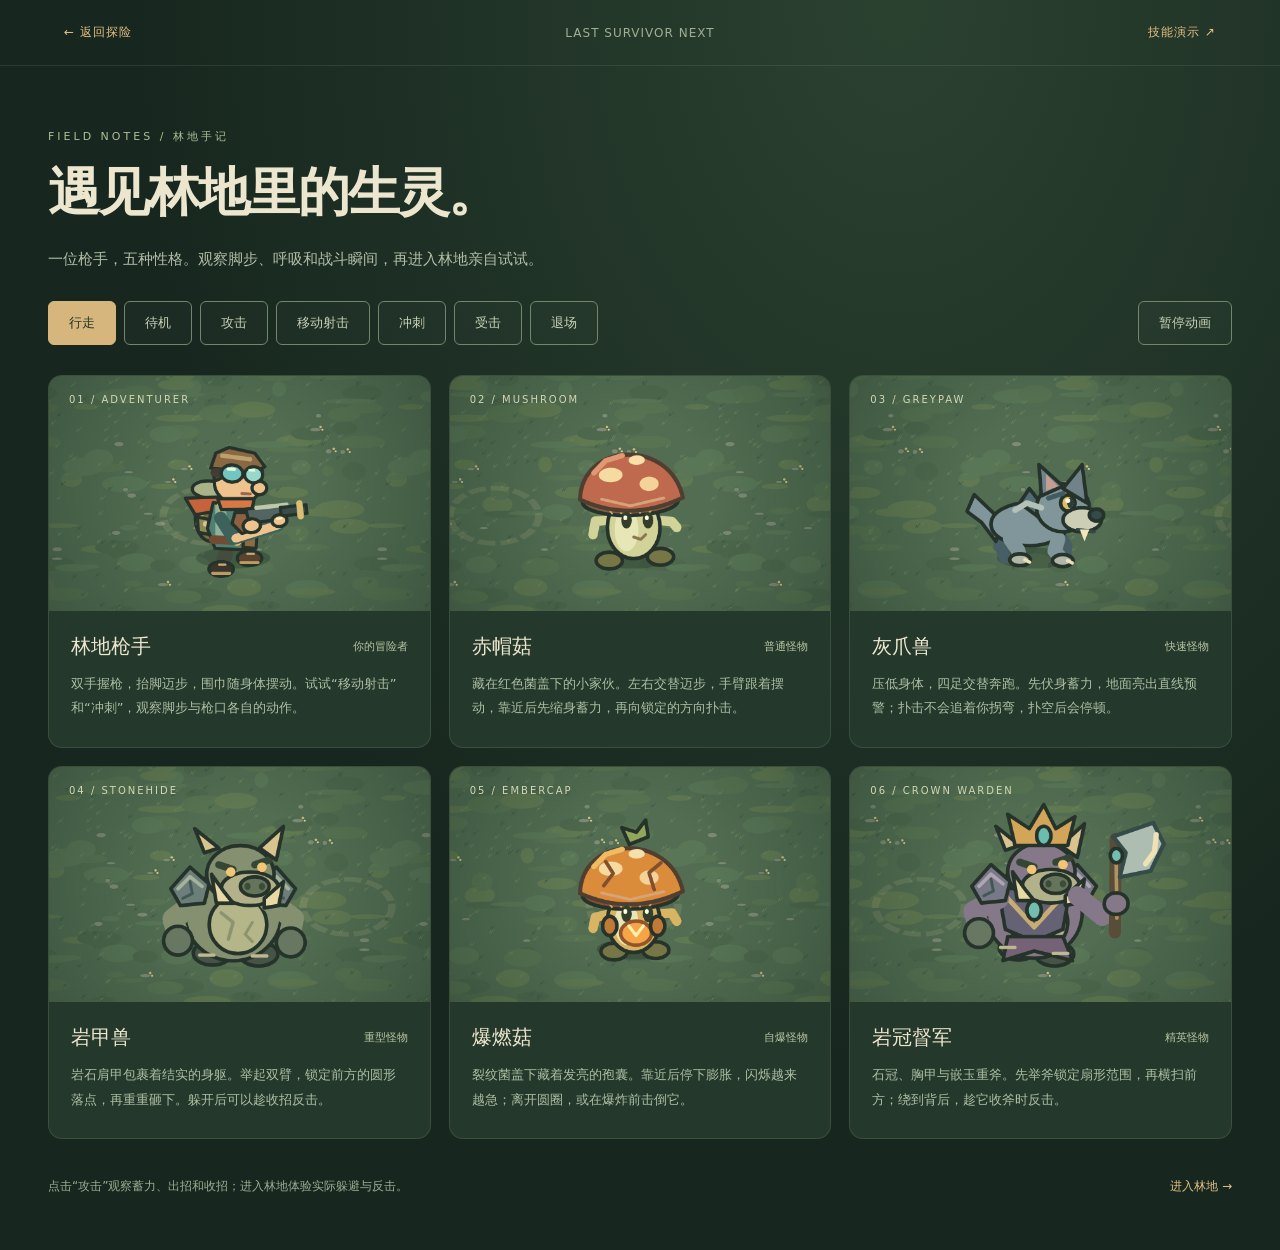
==== gallery.html @ 06f675e3 "Add ruins guardian reward and consistent forest obstruction rules" ====
<!doctype html>
<html lang="zh-CN">
<head>
  <meta charset="utf-8">
  <meta name="viewport" content="width=device-width, initial-scale=1">
  <title>林地生灵 · 角色图鉴</title>
  <link rel="stylesheet" href="gallery.css?v=forest17">
</head>
<body>
  <header><a href="index.html">← 返回探险</a><span>LAST SURVIVOR NEXT</span><a href="skills.html">技能演示 ↗</a></header>
  <main>
    <p class="eyebrow">FIELD NOTES / 林地手记</p>
    <h1>遇见林地里的生灵。</h1>
    <p class="intro">一位枪手，五种性格。观察脚步、呼吸和战斗瞬间，再进入林地亲自试试。</p>
    <nav aria-label="动作选择">
      <button data-state="walk" aria-pressed="true">行走</button>
      <button data-state="idle" aria-pressed="false">待机</button>
      <button data-state="attack" aria-pressed="false">攻击</button>
      <button data-state="runshoot" aria-pressed="false">移动射击</button>
      <button data-state="dash" aria-pressed="false">冲刺</button>
      <button data-state="hurt" aria-pressed="false">受击</button>
      <button data-state="death" aria-pressed="false">退场</button>
      <button id="pause" aria-pressed="false">暂停动画</button>
    </nav>
    <section class="cards" aria-label="角色与怪物">
      <article><div class="number">01 / ADVENTURER</div><canvas data-kind="player" width="600" height="370" aria-label="林地枪手动作展示"></canvas><h2>林地枪手 <small>你的冒险者</small></h2><p>双手握枪，抬脚迈步，围巾随身体摆动。试试“移动射击”和“冲刺”，观察脚步与枪口各自的动作。</p></article>
      <article><div class="number">02 / MUSHROOM</div><canvas data-kind="normal" width="600" height="370" aria-label="赤帽菇动作展示"></canvas><h2>赤帽菇 <small>普通怪物</small></h2><p>藏在红色菌盖下的小家伙。左右交替迈步，手臂跟着摆动，靠近后先缩身蓄力，再向锁定的方向扑击。</p></article>
      <article><div class="number">03 / GREYPAW</div><canvas data-kind="fast" width="600" height="370" aria-label="灰爪兽动作展示"></canvas><h2>灰爪兽 <small>快速怪物</small></h2><p>压低身体，四足交替奔跑。先伏身蓄力，地面亮出直线预警；扑击不会追着你拐弯，扑空后会停顿。</p></article>
      <article><div class="number">04 / STONEHIDE</div><canvas data-kind="tank" width="600" height="370" aria-label="岩甲兽动作展示"></canvas><h2>岩甲兽 <small>重型怪物</small></h2><p>岩石肩甲包裹着结实的身躯。举起双臂，锁定前方的圆形落点，再重重砸下。躲开后可以趁收招反击。</p></article>
      <article><div class="number">05 / EMBERCAP</div><canvas data-kind="exploder" width="600" height="370" aria-label="爆燃菇动作展示"></canvas><h2>爆燃菇 <small>自爆怪物</small></h2><p>裂纹菌盖下藏着发亮的孢囊。靠近后停下膨胀，闪烁越来越急；离开圆圈，或在爆炸前击倒它。</p></article>
      <article><div class="number">06 / CROWN WARDEN</div><canvas data-kind="elite" width="600" height="370" aria-label="岩冠督军动作展示"></canvas><h2>岩冠督军 <small>精英怪物</small></h2><p>石冠、胸甲与嵌玉重斧。先举斧锁定扇形范围，再横扫前方；绕到背后，趁它收斧时反击。</p></article>
    </section>
    <footer>点击“攻击”观察蓄力、出招和收招；进入林地体验实际躲避与反击。<a href="index.html">进入林地 →</a></footer>
  </main>
  <script src="classes/EnemyConfig.js?v=forest17"></script>
  <script src="classes/ForestArt.js?v=forest17"></script>
  <script src="gallery.js?v=forest17"></script>
</body>
</html>
---- gallery.css ----
:root { color-scheme: dark; font-family: 'Microsoft YaHei', system-ui, sans-serif; background:#17271f; color:#ede6cf; }
* { box-sizing:border-box; }
body { margin:0; background:radial-gradient(ellipse at 70% 0%,#2b4130,transparent 60%); }
a { color:#e4c083; text-decoration:none; }
a:hover { color:#fff0c9; }
header { display:flex; justify-content:space-between; align-items:center; gap:16px; padding:24px 5vw; border-bottom:1px solid #ffffff16; color:#a0af94; font-size:12px; letter-spacing:1px; }
main { max-width:1240px; margin:auto; padding:52px 28px; }
.eyebrow { font-size:11px; letter-spacing:3px; color:#b0bd95; }
h1 { font-size:clamp(30px,5vw,52px); letter-spacing:-2px; margin:14px 0 18px; font-weight:600; }
.intro { color:#b3bea8; line-height:1.8; font-size:15px; max-width:650px; }
nav { display:flex; flex-wrap:wrap; gap:8px; margin:28px 0 30px; }
button { font:inherit; font-size:13px; min-height:44px; padding:10px 20px; background:#ffffff05; border:1px solid #73866b; border-radius:6px; color:#c8d2b7; cursor:pointer; }
button[aria-pressed=true] { background:#d6b67c; border-color:#d6b67c; color:#243729; }
button:focus-visible,a:focus-visible { outline:2px solid #f9d291; outline-offset:4px; }
#pause { margin-left:auto; }
.cards { display:grid; grid-template-columns:repeat(3,minmax(0,1fr)); gap:18px; }
article { position:relative; overflow:hidden; border:1px solid #83917240; border-radius:14px; background:#24382b; }
.number { position:absolute; top:18px; left:20px; z-index:1; font-size:10px; letter-spacing:2px; color:#d2d7b3; }
canvas { display:block; width:100%; height:auto; background:#435d44; }
h2 { font-size:20px; margin:22px 22px 12px; font-weight:500; }
small { float:right; font-size:11px; color:#b9c6a3; margin-top:6px; }
article p { font-size:13px; color:#aebfa5; line-height:1.9; margin:0 22px 26px; }
footer { display:flex; justify-content:space-between; gap:24px; margin-top:36px; font-size:12px; line-height:1.9; color:#99ad91; }
@media(max-width:850px) { .cards { grid-template-columns:repeat(2,minmax(0,1fr)); } }
@media(max-width:520px) { header {padding:18px;} header span:nth-child(2){display:none} main{padding:30px 18px}.cards{grid-template-columns:1fr} nav{gap:6px} button{padding:9px 14px}#pause{margin-left:0}footer{flex-direction:column} }
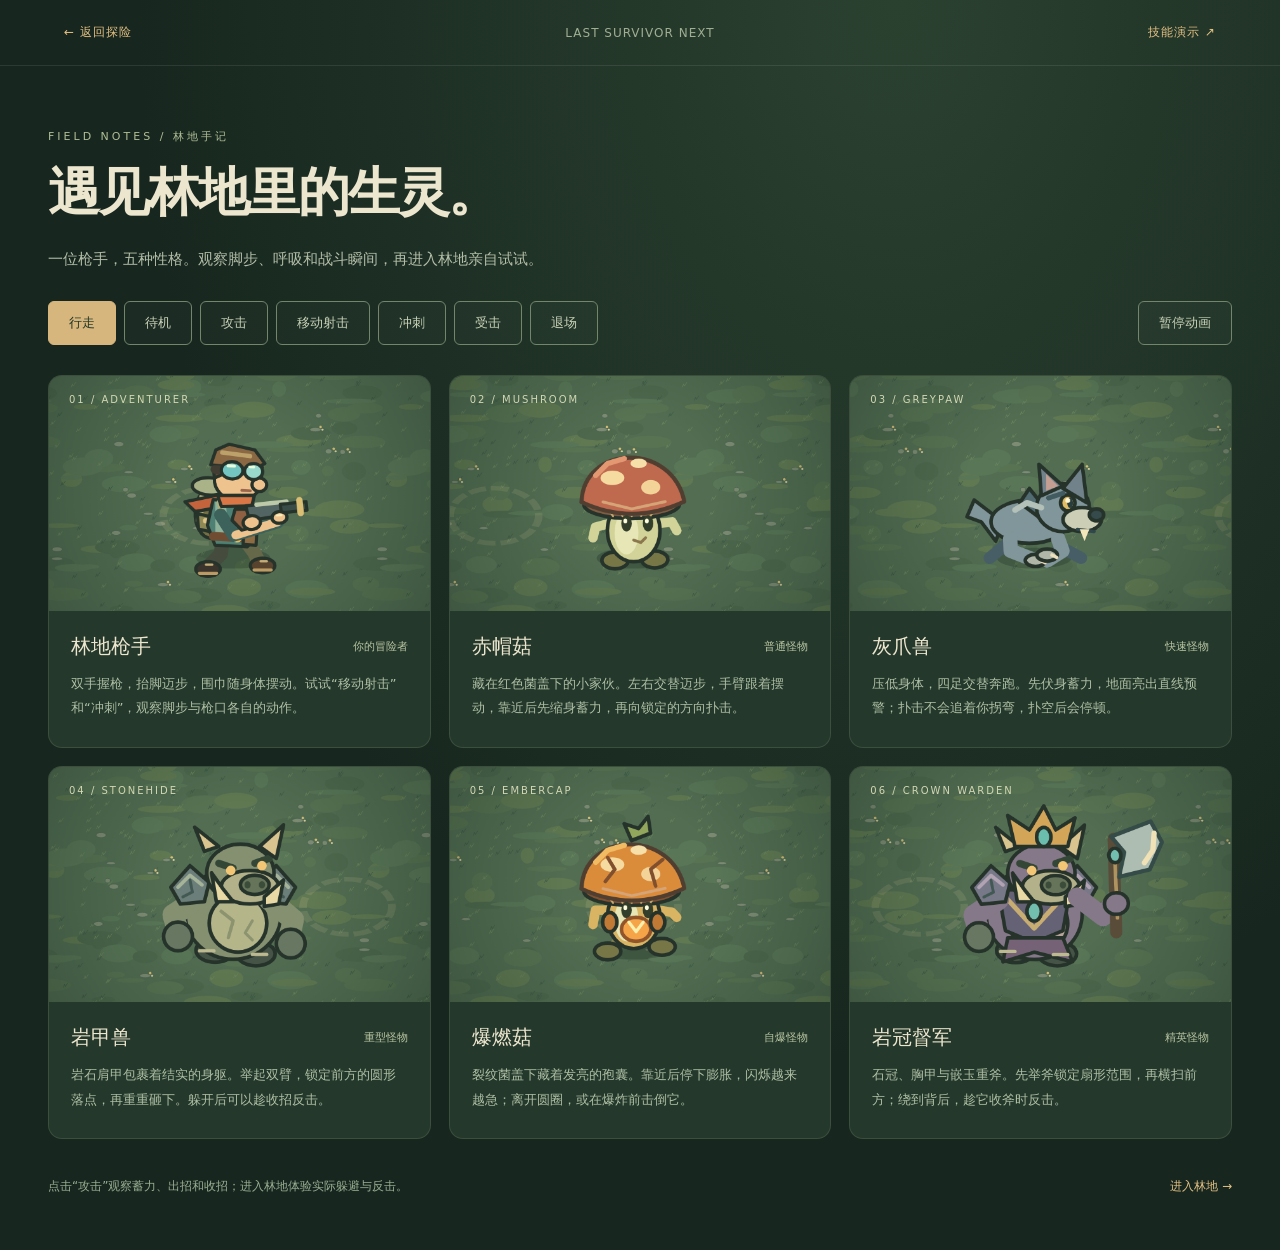
==== commit 2d5134d7: "Shape opening combat pacing, weapon training and elite follow-up" ====
--- a/gallery.html
+++ b/gallery.html
@@ -4,7 +4,7 @@
   <meta charset="utf-8">
   <meta name="viewport" content="width=device-width, initial-scale=1">
   <title>林地生灵 · 角色图鉴</title>
-  <link rel="stylesheet" href="gallery.css?v=forest17">
+  <link rel="stylesheet" href="gallery.css?v=forest18">
 </head>
 <body>
   <header><a href="index.html">← 返回探险</a><span>LAST SURVIVOR NEXT</span><a href="skills.html">技能演示 ↗</a></header>
@@ -32,8 +32,8 @@
     </section>
     <footer>点击“攻击”观察蓄力、出招和收招；进入林地体验实际躲避与反击。<a href="index.html">进入林地 →</a></footer>
   </main>
-  <script src="classes/EnemyConfig.js?v=forest17"></script>
-  <script src="classes/ForestArt.js?v=forest17"></script>
-  <script src="gallery.js?v=forest17"></script>
+  <script src="classes/EnemyConfig.js?v=forest18"></script>
+  <script src="classes/ForestArt.js?v=forest18"></script>
+  <script src="gallery.js?v=forest18"></script>
 </body>
 </html>
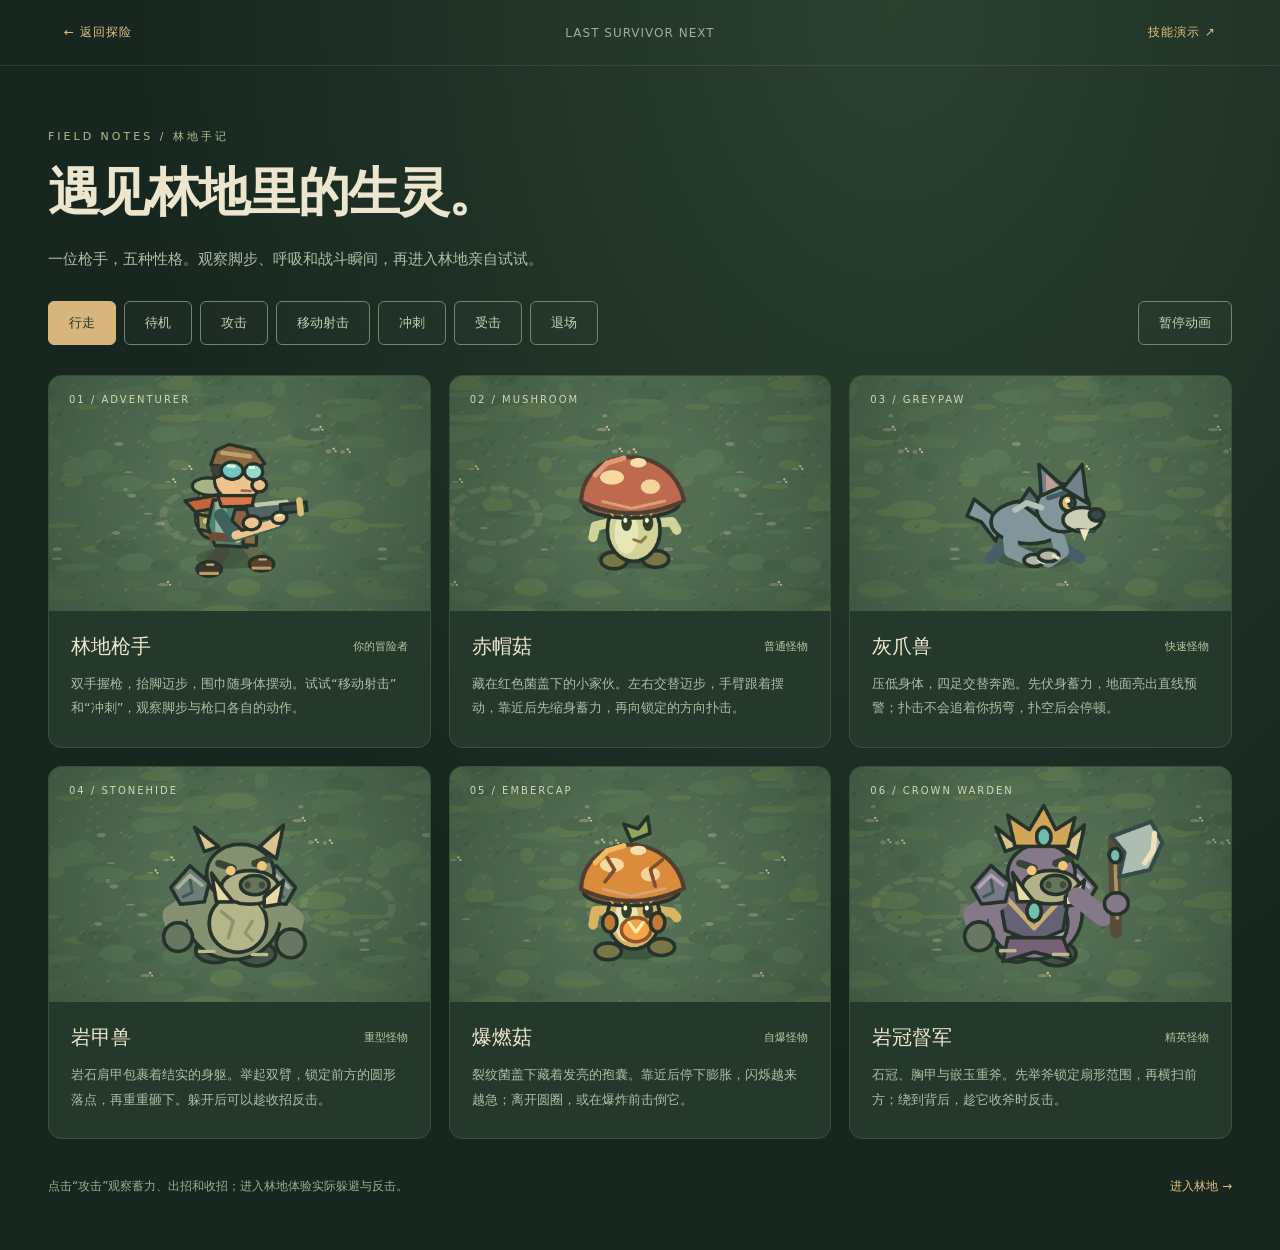
==== commit 38a97d8d: "Add six weapon paths with distinct combat visuals and sound" ====
--- a/gallery.html
+++ b/gallery.html
@@ -4,7 +4,7 @@
   <meta charset="utf-8">
   <meta name="viewport" content="width=device-width, initial-scale=1">
   <title>林地生灵 · 角色图鉴</title>
-  <link rel="stylesheet" href="gallery.css?v=forest18">
+  <link rel="stylesheet" href="gallery.css?v=forest19">
 </head>
 <body>
   <header><a href="index.html">← 返回探险</a><span>LAST SURVIVOR NEXT</span><a href="skills.html">技能演示 ↗</a></header>
@@ -32,8 +32,8 @@
     </section>
     <footer>点击“攻击”观察蓄力、出招和收招；进入林地体验实际躲避与反击。<a href="index.html">进入林地 →</a></footer>
   </main>
-  <script src="classes/EnemyConfig.js?v=forest18"></script>
-  <script src="classes/ForestArt.js?v=forest18"></script>
-  <script src="gallery.js?v=forest18"></script>
+  <script src="classes/EnemyConfig.js?v=forest19"></script>
+  <script src="classes/ForestArt.js?v=forest19"></script>
+  <script src="gallery.js?v=forest19"></script>
 </body>
 </html>
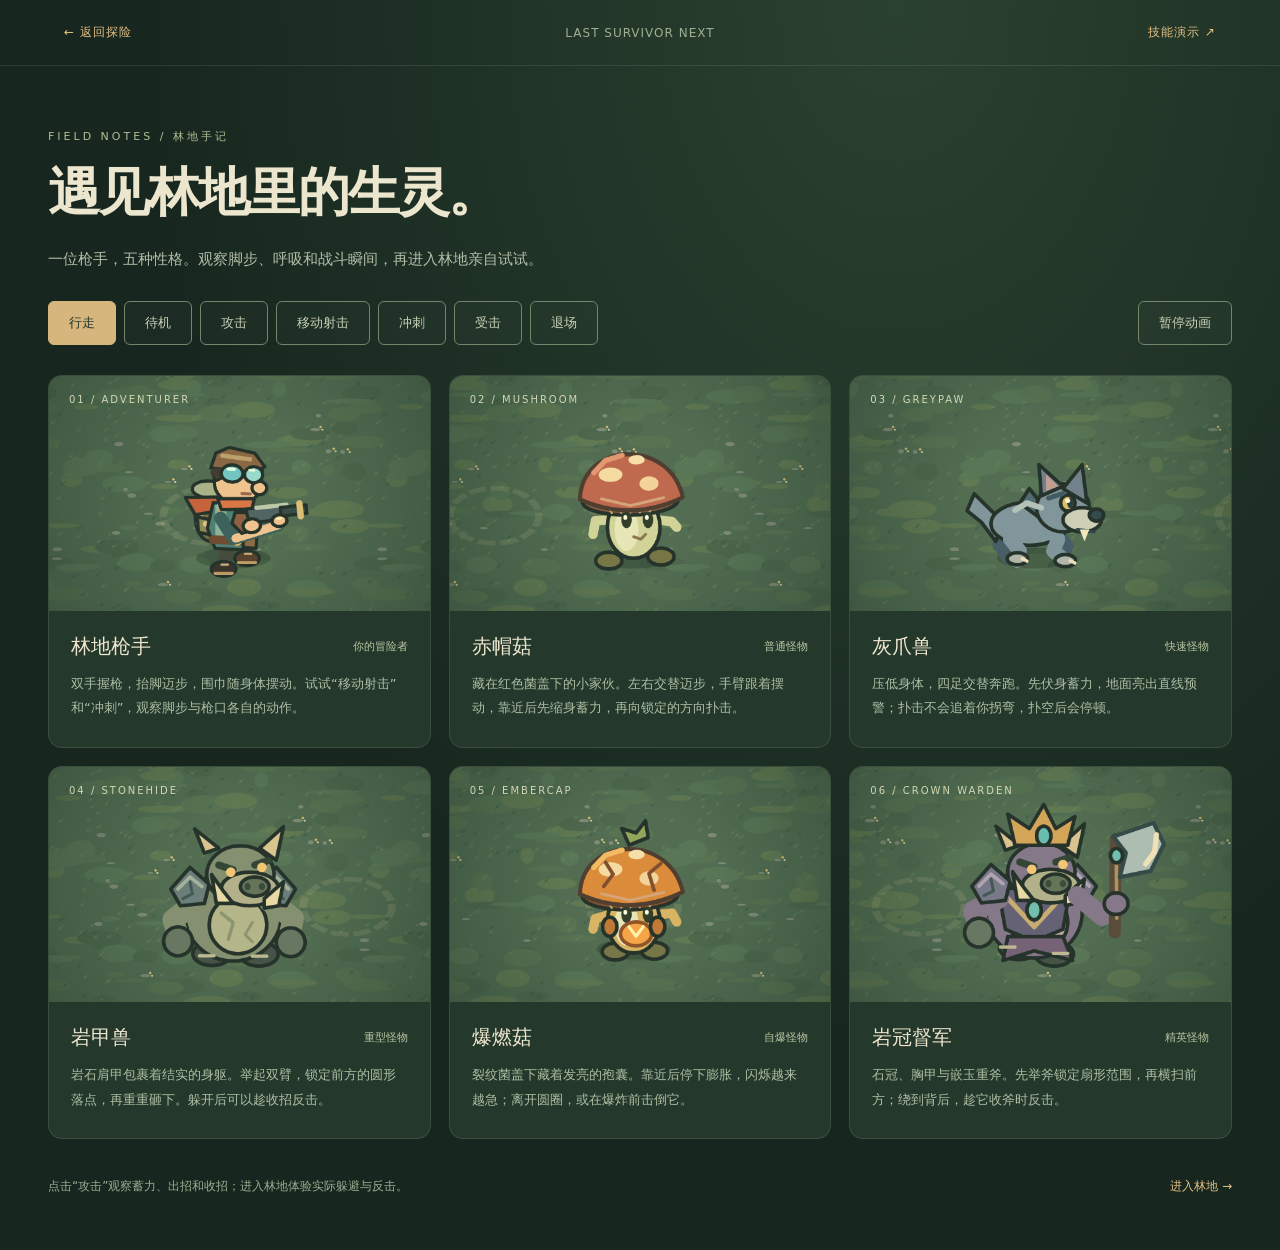
==== commit 5223293b: "Add selectable snow and ash maps with shared terrain effects" ====
--- a/gallery.html
+++ b/gallery.html
@@ -4,7 +4,7 @@
   <meta charset="utf-8">
   <meta name="viewport" content="width=device-width, initial-scale=1">
   <title>林地生灵 · 角色图鉴</title>
-  <link rel="stylesheet" href="gallery.css?v=forest19">
+  <link rel="stylesheet" href="gallery.css?v=forest20">
 </head>
 <body>
   <header><a href="index.html">← 返回探险</a><span>LAST SURVIVOR NEXT</span><a href="skills.html">技能演示 ↗</a></header>
@@ -32,8 +32,8 @@
     </section>
     <footer>点击“攻击”观察蓄力、出招和收招；进入林地体验实际躲避与反击。<a href="index.html">进入林地 →</a></footer>
   </main>
-  <script src="classes/EnemyConfig.js?v=forest19"></script>
-  <script src="classes/ForestArt.js?v=forest19"></script>
-  <script src="gallery.js?v=forest19"></script>
+  <script src="classes/EnemyConfig.js?v=forest20"></script>
+  <script src="classes/ForestArt.js?v=forest20"></script>
+  <script src="gallery.js?v=forest20"></script>
 </body>
 </html>
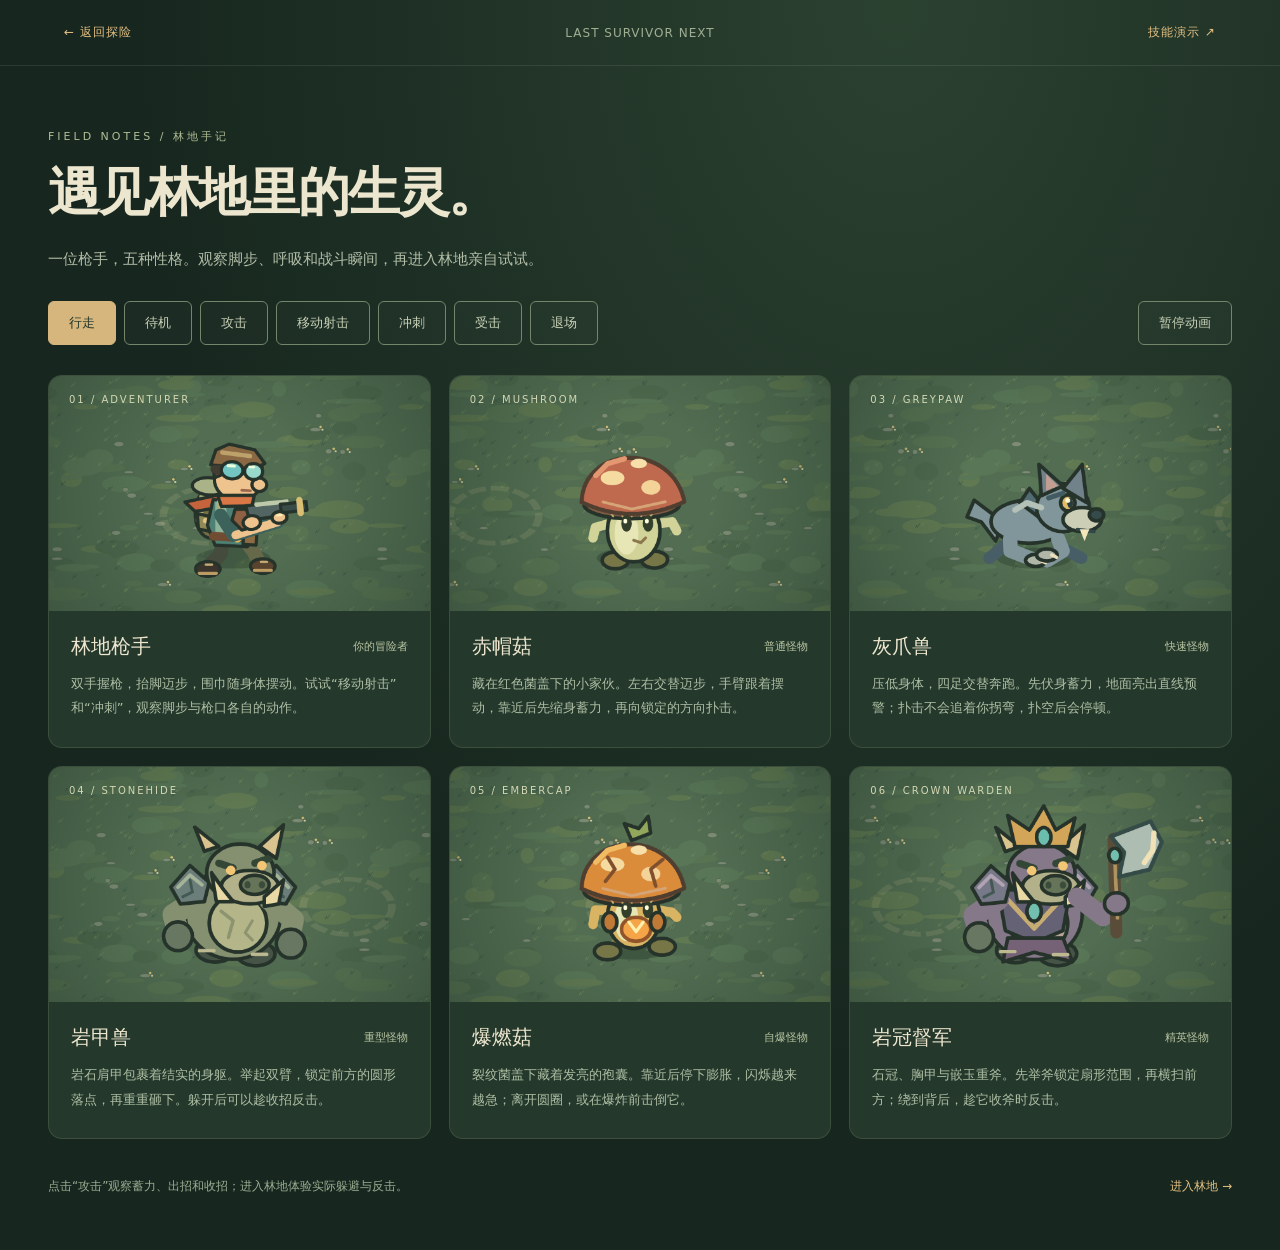
==== commit 730fb9b4: "Add map-specific encounters and telegraphed environmental hazards" ====
--- a/gallery.html
+++ b/gallery.html
@@ -4,7 +4,7 @@
   <meta charset="utf-8">
   <meta name="viewport" content="width=device-width, initial-scale=1">
   <title>林地生灵 · 角色图鉴</title>
-  <link rel="stylesheet" href="gallery.css?v=forest20">
+  <link rel="stylesheet" href="gallery.css?v=forest21">
 </head>
 <body>
   <header><a href="index.html">← 返回探险</a><span>LAST SURVIVOR NEXT</span><a href="skills.html">技能演示 ↗</a></header>
@@ -32,8 +32,8 @@
     </section>
     <footer>点击“攻击”观察蓄力、出招和收招；进入林地体验实际躲避与反击。<a href="index.html">进入林地 →</a></footer>
   </main>
-  <script src="classes/EnemyConfig.js?v=forest20"></script>
-  <script src="classes/ForestArt.js?v=forest20"></script>
-  <script src="gallery.js?v=forest20"></script>
+  <script src="classes/EnemyConfig.js?v=forest21"></script>
+  <script src="classes/ForestArt.js?v=forest21"></script>
+  <script src="gallery.js?v=forest21"></script>
 </body>
 </html>
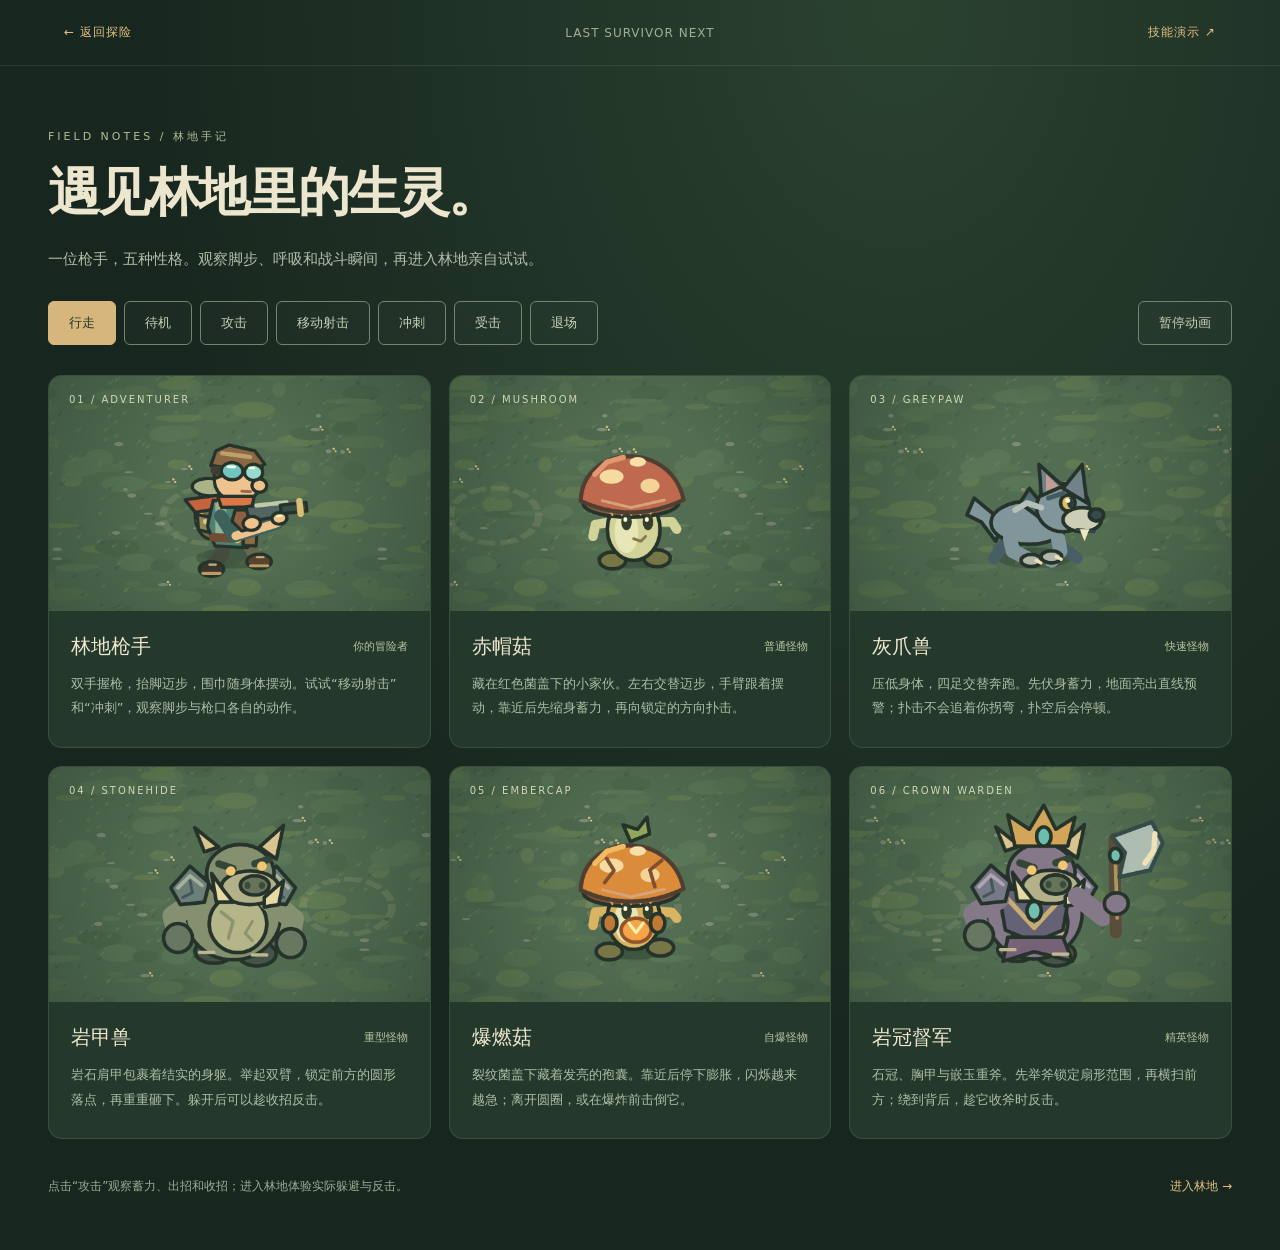
==== commit 65921a1e: "Compose layered adventure themes with map and combat music transitions" ====
--- a/gallery.html
+++ b/gallery.html
@@ -4,7 +4,7 @@
   <meta charset="utf-8">
   <meta name="viewport" content="width=device-width, initial-scale=1">
   <title>林地生灵 · 角色图鉴</title>
-  <link rel="stylesheet" href="gallery.css?v=forest21">
+  <link rel="stylesheet" href="gallery.css?v=forest22">
 </head>
 <body>
   <header><a href="index.html">← 返回探险</a><span>LAST SURVIVOR NEXT</span><a href="skills.html">技能演示 ↗</a></header>
@@ -32,8 +32,8 @@
     </section>
     <footer>点击“攻击”观察蓄力、出招和收招；进入林地体验实际躲避与反击。<a href="index.html">进入林地 →</a></footer>
   </main>
-  <script src="classes/EnemyConfig.js?v=forest21"></script>
-  <script src="classes/ForestArt.js?v=forest21"></script>
-  <script src="gallery.js?v=forest21"></script>
+  <script src="classes/EnemyConfig.js?v=forest22"></script>
+  <script src="classes/ForestArt.js?v=forest22"></script>
+  <script src="gallery.js?v=forest22"></script>
 </body>
 </html>
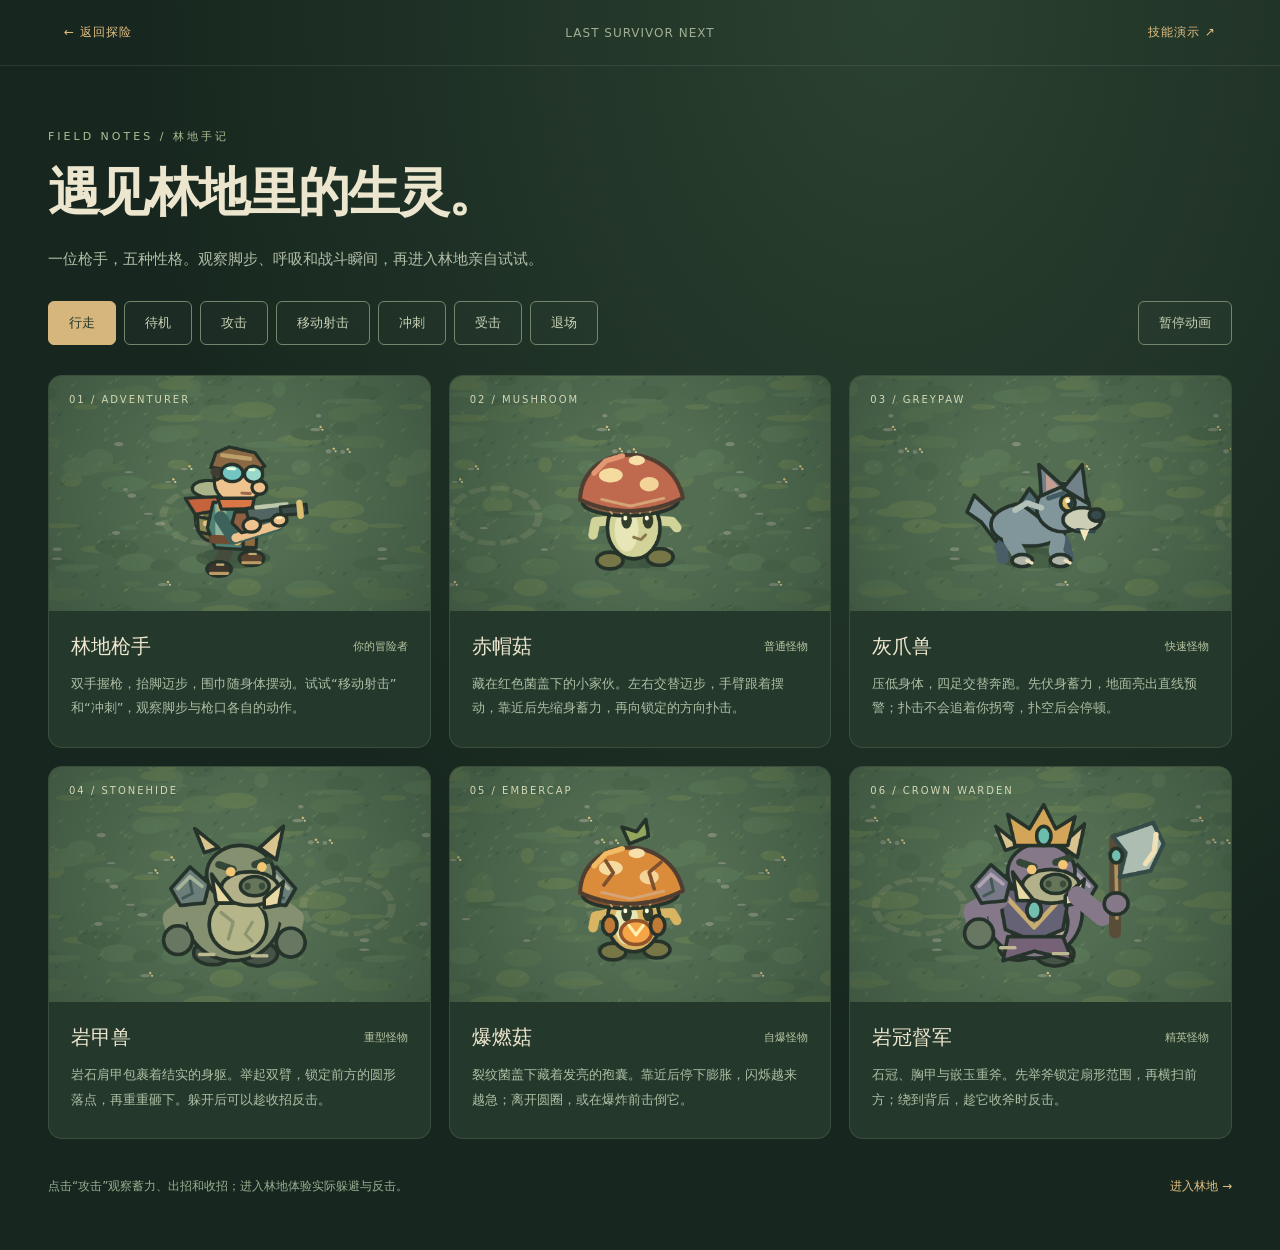
==== commit d1ea44ca: "Preserve movement key bindings when opening selection dialogs" ====
--- a/gallery.html
+++ b/gallery.html
@@ -4,7 +4,7 @@
   <meta charset="utf-8">
   <meta name="viewport" content="width=device-width, initial-scale=1">
   <title>林地生灵 · 角色图鉴</title>
-  <link rel="stylesheet" href="gallery.css?v=forest22">
+  <link rel="stylesheet" href="gallery.css?v=forest23">
 </head>
 <body>
   <header><a href="index.html">← 返回探险</a><span>LAST SURVIVOR NEXT</span><a href="skills.html">技能演示 ↗</a></header>
@@ -32,8 +32,8 @@
     </section>
     <footer>点击“攻击”观察蓄力、出招和收招；进入林地体验实际躲避与反击。<a href="index.html">进入林地 →</a></footer>
   </main>
-  <script src="classes/EnemyConfig.js?v=forest22"></script>
-  <script src="classes/ForestArt.js?v=forest22"></script>
-  <script src="gallery.js?v=forest22"></script>
+  <script src="classes/EnemyConfig.js?v=forest23"></script>
+  <script src="classes/ForestArt.js?v=forest23"></script>
+  <script src="gallery.js?v=forest23"></script>
 </body>
 </html>
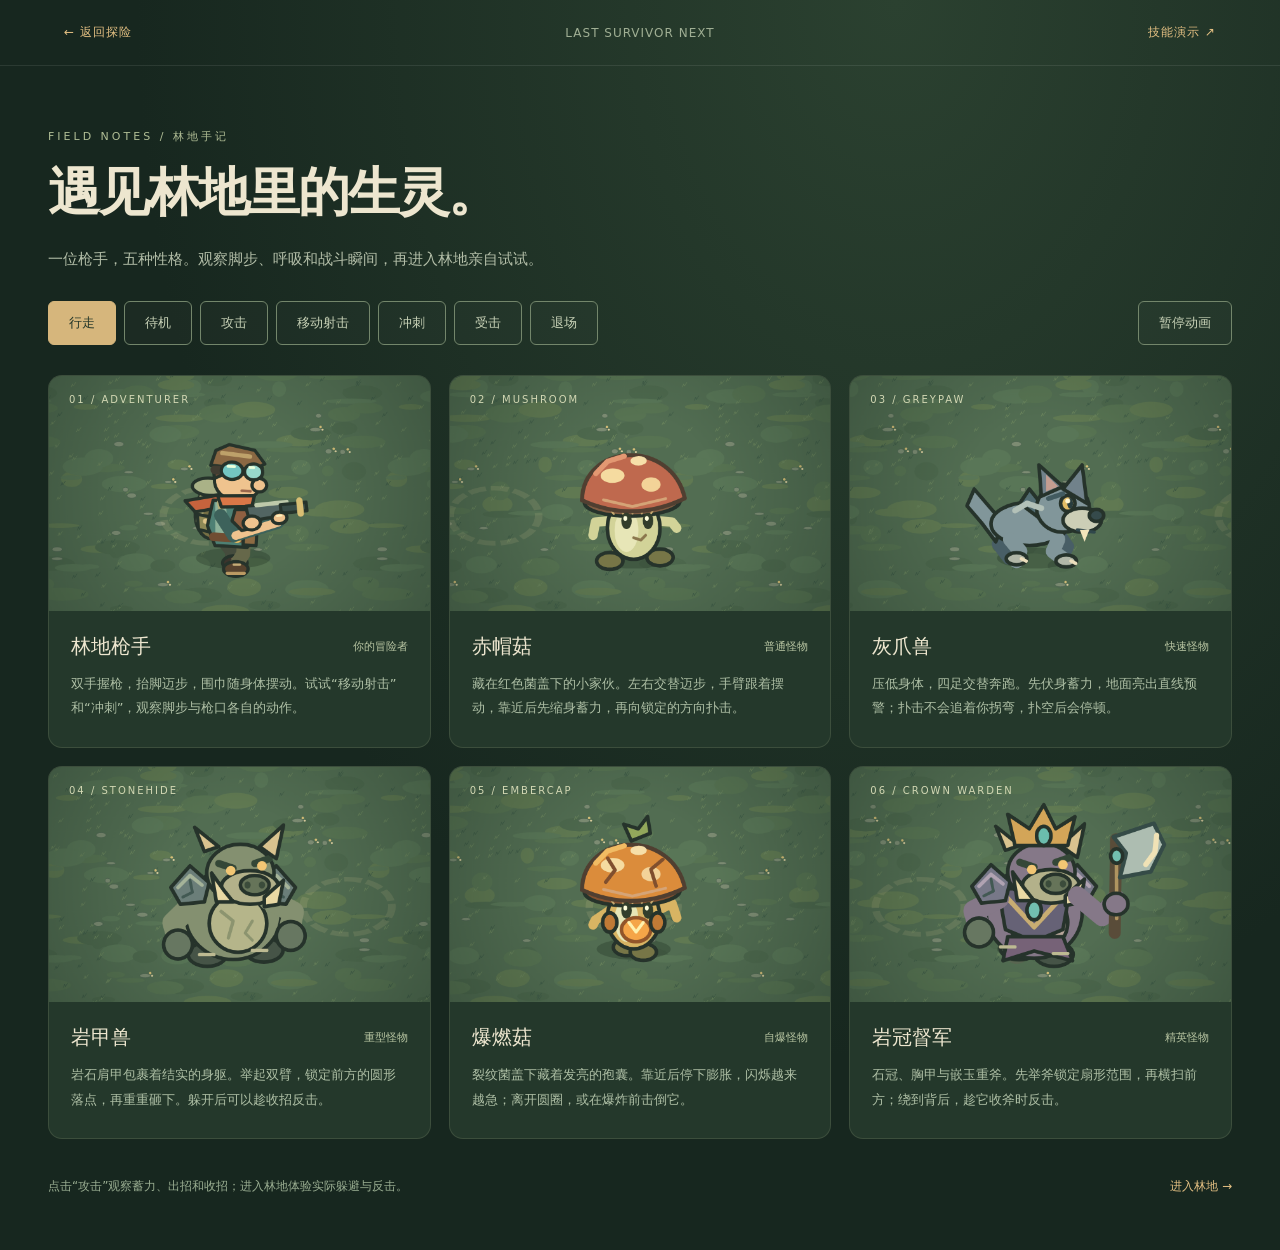
==== commit 31913df1: "Replace dash and creature beeps with distinct material sound cues" ====
--- a/gallery.html
+++ b/gallery.html
@@ -4,7 +4,7 @@
   <meta charset="utf-8">
   <meta name="viewport" content="width=device-width, initial-scale=1">
   <title>林地生灵 · 角色图鉴</title>
-  <link rel="stylesheet" href="gallery.css?v=forest23">
+  <link rel="stylesheet" href="gallery.css?v=forest24">
 </head>
 <body>
   <header><a href="index.html">← 返回探险</a><span>LAST SURVIVOR NEXT</span><a href="skills.html">技能演示 ↗</a></header>
@@ -32,8 +32,8 @@
     </section>
     <footer>点击“攻击”观察蓄力、出招和收招；进入林地体验实际躲避与反击。<a href="index.html">进入林地 →</a></footer>
   </main>
-  <script src="classes/EnemyConfig.js?v=forest23"></script>
-  <script src="classes/ForestArt.js?v=forest23"></script>
-  <script src="gallery.js?v=forest23"></script>
+  <script src="classes/EnemyConfig.js?v=forest24"></script>
+  <script src="classes/ForestArt.js?v=forest24"></script>
+  <script src="gallery.js?v=forest24"></script>
 </body>
 </html>
